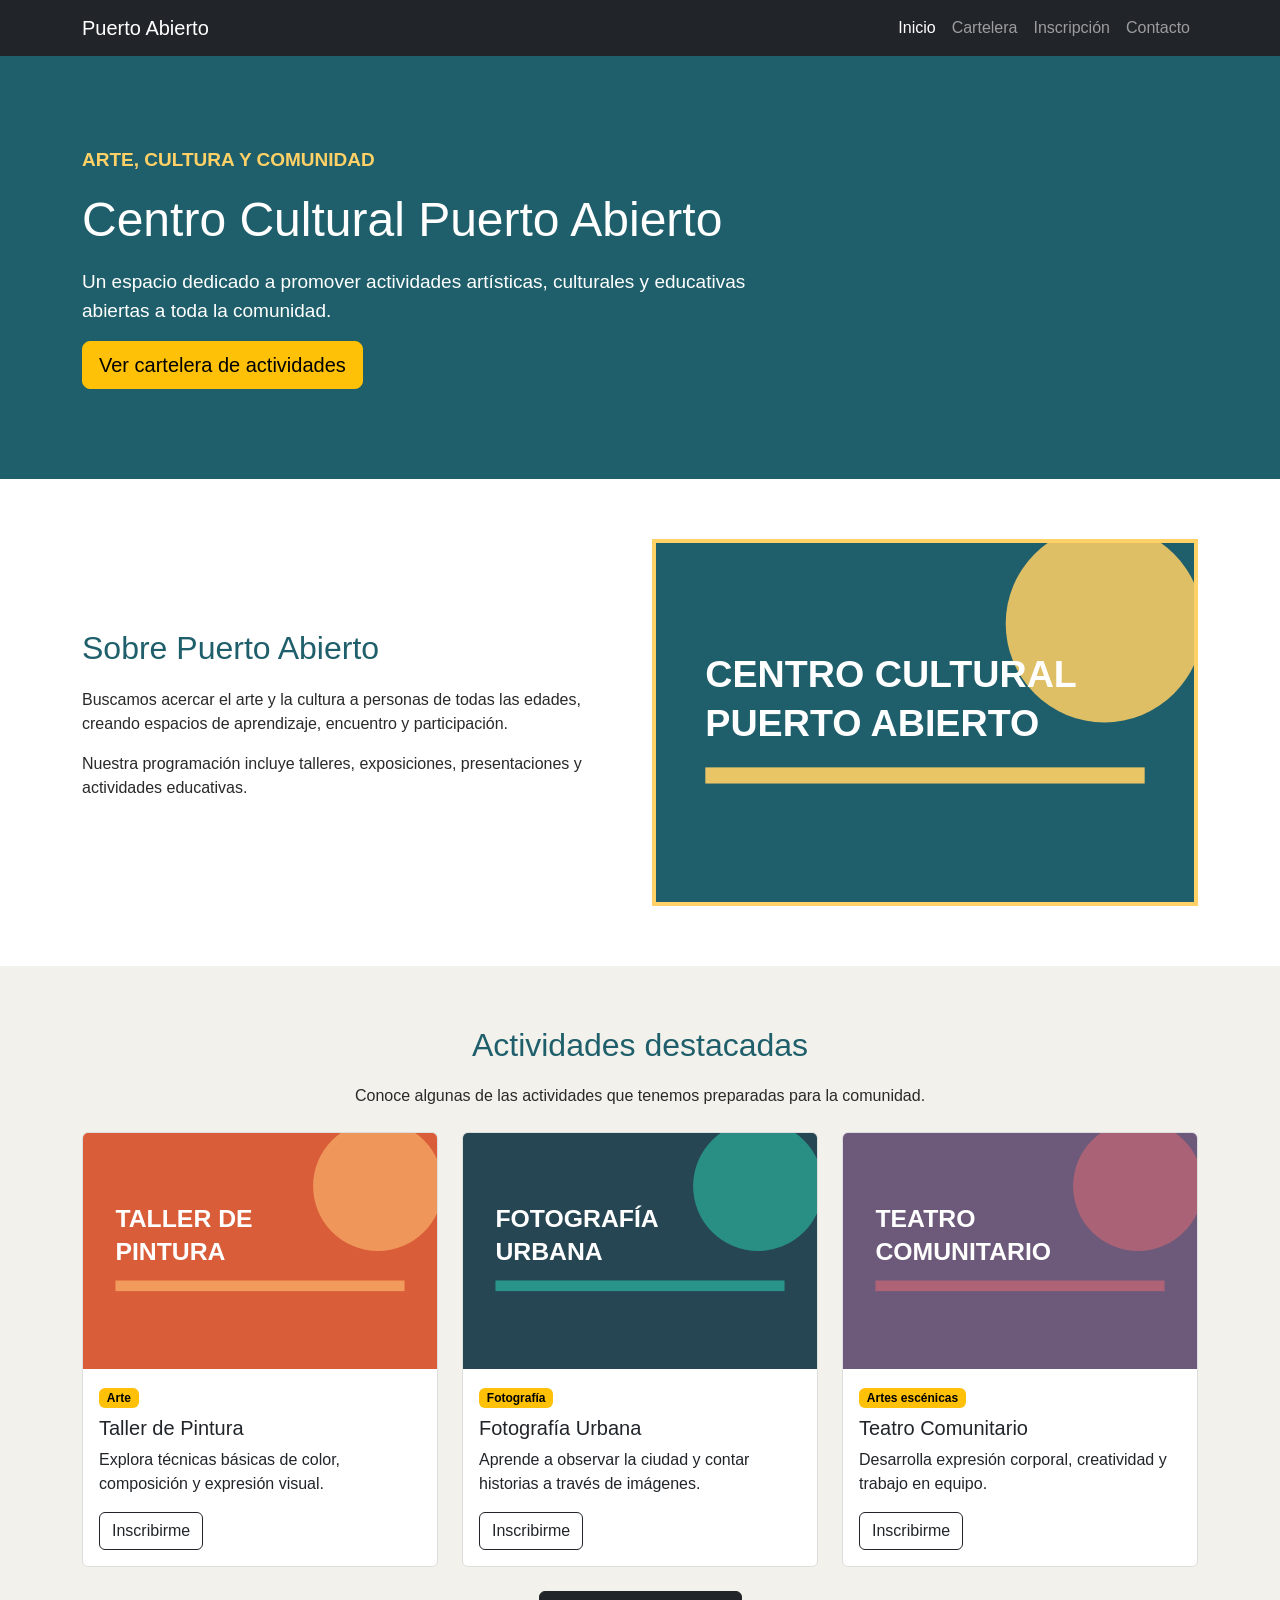
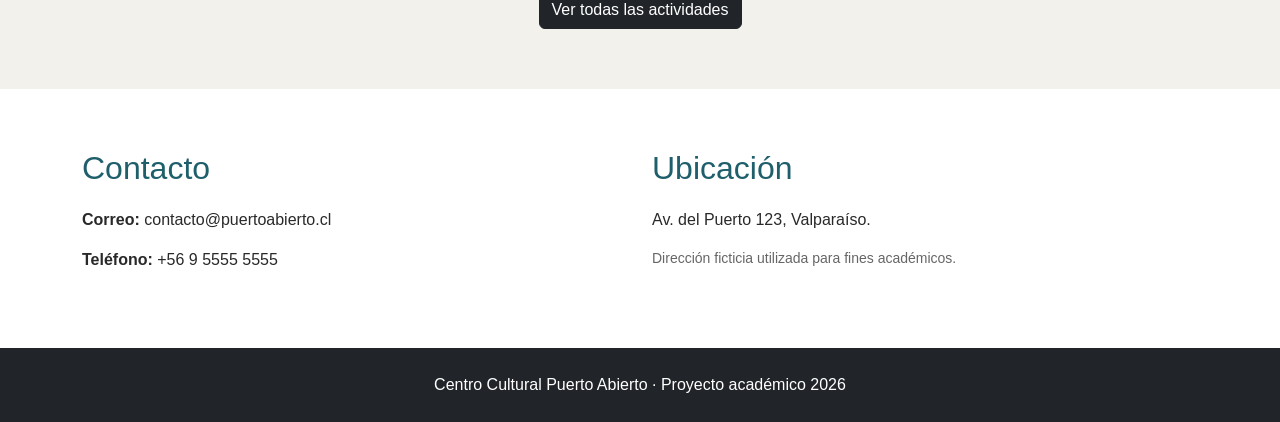
==== index.html @ 6f3282aa "Add files via upload" ====
<!DOCTYPE html>
<html lang="es">
<head>
    <meta charset="UTF-8">
    <meta name="viewport" content="width=device-width, initial-scale=1.0">
    <title>Centro Cultural Puerto Abierto</title>

    <!-- Framework CSS: Bootstrap -->
    <link href="https://cdn.jsdelivr.net/npm/bootstrap@5.3.3/dist/css/bootstrap.min.css" rel="stylesheet">

    <!-- Hoja de estilos propia -->
    <link rel="stylesheet" href="css/estilos.css">
</head>

<body>
    <header>
        <nav class="navbar navbar-expand-lg navbar-dark bg-dark">
            <div class="container">
                <a class="navbar-brand" href="index.html">Puerto Abierto</a>

                <button class="navbar-toggler" type="button"
                        data-bs-toggle="collapse"
                        data-bs-target="#menuPrincipal"
                        aria-controls="menuPrincipal"
                        aria-expanded="false"
                        aria-label="Mostrar u ocultar menú">
                    <span class="navbar-toggler-icon"></span>
                </button>

                <div class="collapse navbar-collapse" id="menuPrincipal">
                    <ul class="navbar-nav ms-auto">
                        <li class="nav-item">
                            <a class="nav-link active" aria-current="page" href="index.html">Inicio</a>
                        </li>
                        <li class="nav-item">
                            <a class="nav-link" href="cartelera.html">Cartelera</a>
                        </li>
                        <li class="nav-item">
                            <a class="nav-link" href="inscripcion.html">Inscripción</a>
                        </li>
                        <li class="nav-item">
                            <a class="nav-link" href="#contacto">Contacto</a>
                        </li>
                    </ul>
                </div>
            </div>
        </nav>
    </header>

    <main>
        <!-- Sección de bienvenida visualmente destacada -->
        <section class="hero">
            <div class="container">
                <div class="row align-items-center">
                    <div class="col-12 col-lg-8">
                        <p class="texto-destacado">Arte, cultura y comunidad</p>
                        <h1>Centro Cultural Puerto Abierto</h1>
                        <p>
                            Un espacio dedicado a promover actividades artísticas,
                            culturales y educativas abiertas a toda la comunidad.
                        </p>
                        <a class="btn btn-warning btn-lg" href="cartelera.html">
                            Ver cartelera de actividades
                        </a>
                    </div>
                </div>
            </div>
        </section>

        <!-- Información general -->
        <section class="seccion">
            <div class="container">
                <div class="row align-items-center g-4">
                    <div class="col-12 col-md-6">
                        <h2 class="titulo-seccion">Sobre Puerto Abierto</h2>
                        <p>
                            Buscamos acercar el arte y la cultura a personas de todas las edades,
                            creando espacios de aprendizaje, encuentro y participación.
                        </p>
                        <p>
                            Nuestra programación incluye talleres, exposiciones,
                            presentaciones y actividades educativas.
                        </p>
                    </div>

                    <div class="col-12 col-md-6">
                        <img src="img/centro-cultural.svg"
                             class="img-fluid imagen-redondeada"
                             alt="Ilustración del Centro Cultural Puerto Abierto">
                    </div>
                </div>
            </div>
        </section>

        <!-- Actividades destacadas -->
        <section class="seccion fondo-claro">
            <div class="container">
                <h2 class="titulo-seccion text-center">Actividades destacadas</h2>
                <p class="text-center mb-4">
                    Conoce algunas de las actividades que tenemos preparadas para la comunidad.
                </p>

                <div class="row g-4">
                    <article class="col-12 col-md-6 col-lg-4">
                        <div class="card h-100 card-actividad">
                            <img src="img/pintura.svg" class="card-img-top"
                                 alt="Ilustración de un taller de pintura">
                            <div class="card-body">
                                <span class="badge text-bg-warning mb-2">Arte</span>
                                <h3 class="h5 card-title">Taller de Pintura</h3>
                                <p class="card-text">Explora técnicas básicas de color, composición y expresión visual.</p>
                                <a href="inscripcion.html" class="btn btn-outline-dark">Inscribirme</a>
                            </div>
                        </div>
                    </article>

                    <article class="col-12 col-md-6 col-lg-4">
                        <div class="card h-100 card-actividad">
                            <img src="img/fotografia.svg" class="card-img-top"
                                 alt="Ilustración de un taller de fotografía">
                            <div class="card-body">
                                <span class="badge text-bg-warning mb-2">Fotografía</span>
                                <h3 class="h5 card-title">Fotografía Urbana</h3>
                                <p class="card-text">Aprende a observar la ciudad y contar historias a través de imágenes.</p>
                                <a href="inscripcion.html" class="btn btn-outline-dark">Inscribirme</a>
                            </div>
                        </div>
                    </article>

                    <article class="col-12 col-md-6 col-lg-4">
                        <div class="card h-100 card-actividad">
                            <img src="img/teatro.svg" class="card-img-top"
                                 alt="Ilustración de una actividad de teatro">
                            <div class="card-body">
                                <span class="badge text-bg-warning mb-2">Artes escénicas</span>
                                <h3 class="h5 card-title">Teatro Comunitario</h3>
                                <p class="card-text">Desarrolla expresión corporal, creatividad y trabajo en equipo.</p>
                                <a href="inscripcion.html" class="btn btn-outline-dark">Inscribirme</a>
                            </div>
                        </div>
                    </article>
                </div>

                <div class="text-center mt-4">
                    <a class="btn btn-dark" href="cartelera.html">Ver todas las actividades</a>
                </div>
            </div>
        </section>

        <!-- Contacto / ubicación -->
        <section class="seccion" id="contacto">
            <div class="container">
                <div class="row g-4">
                    <div class="col-12 col-md-6">
                        <h2 class="titulo-seccion">Contacto</h2>
                        <p><strong>Correo:</strong> contacto@puertoabierto.cl</p>
                        <p><strong>Teléfono:</strong> +56 9 5555 5555</p>
                    </div>

                    <div class="col-12 col-md-6">
                        <h2 class="titulo-seccion">Ubicación</h2>
                        <p>Av. del Puerto 123, Valparaíso.</p>
                        <p class="texto-secundario">Dirección ficticia utilizada para fines académicos.</p>
                    </div>
                </div>
            </div>
        </section>
    </main>

    <footer class="pie-pagina">
        <div class="container text-center">
            <p class="mb-0">Centro Cultural Puerto Abierto · Proyecto académico 2026</p>
        </div>
    </footer>

    <!-- JavaScript de Bootstrap: permite que funcione el menú colapsable -->
    <script src="https://cdn.jsdelivr.net/npm/bootstrap@5.3.3/dist/js/bootstrap.bundle.min.js"></script>
</body>
</html>
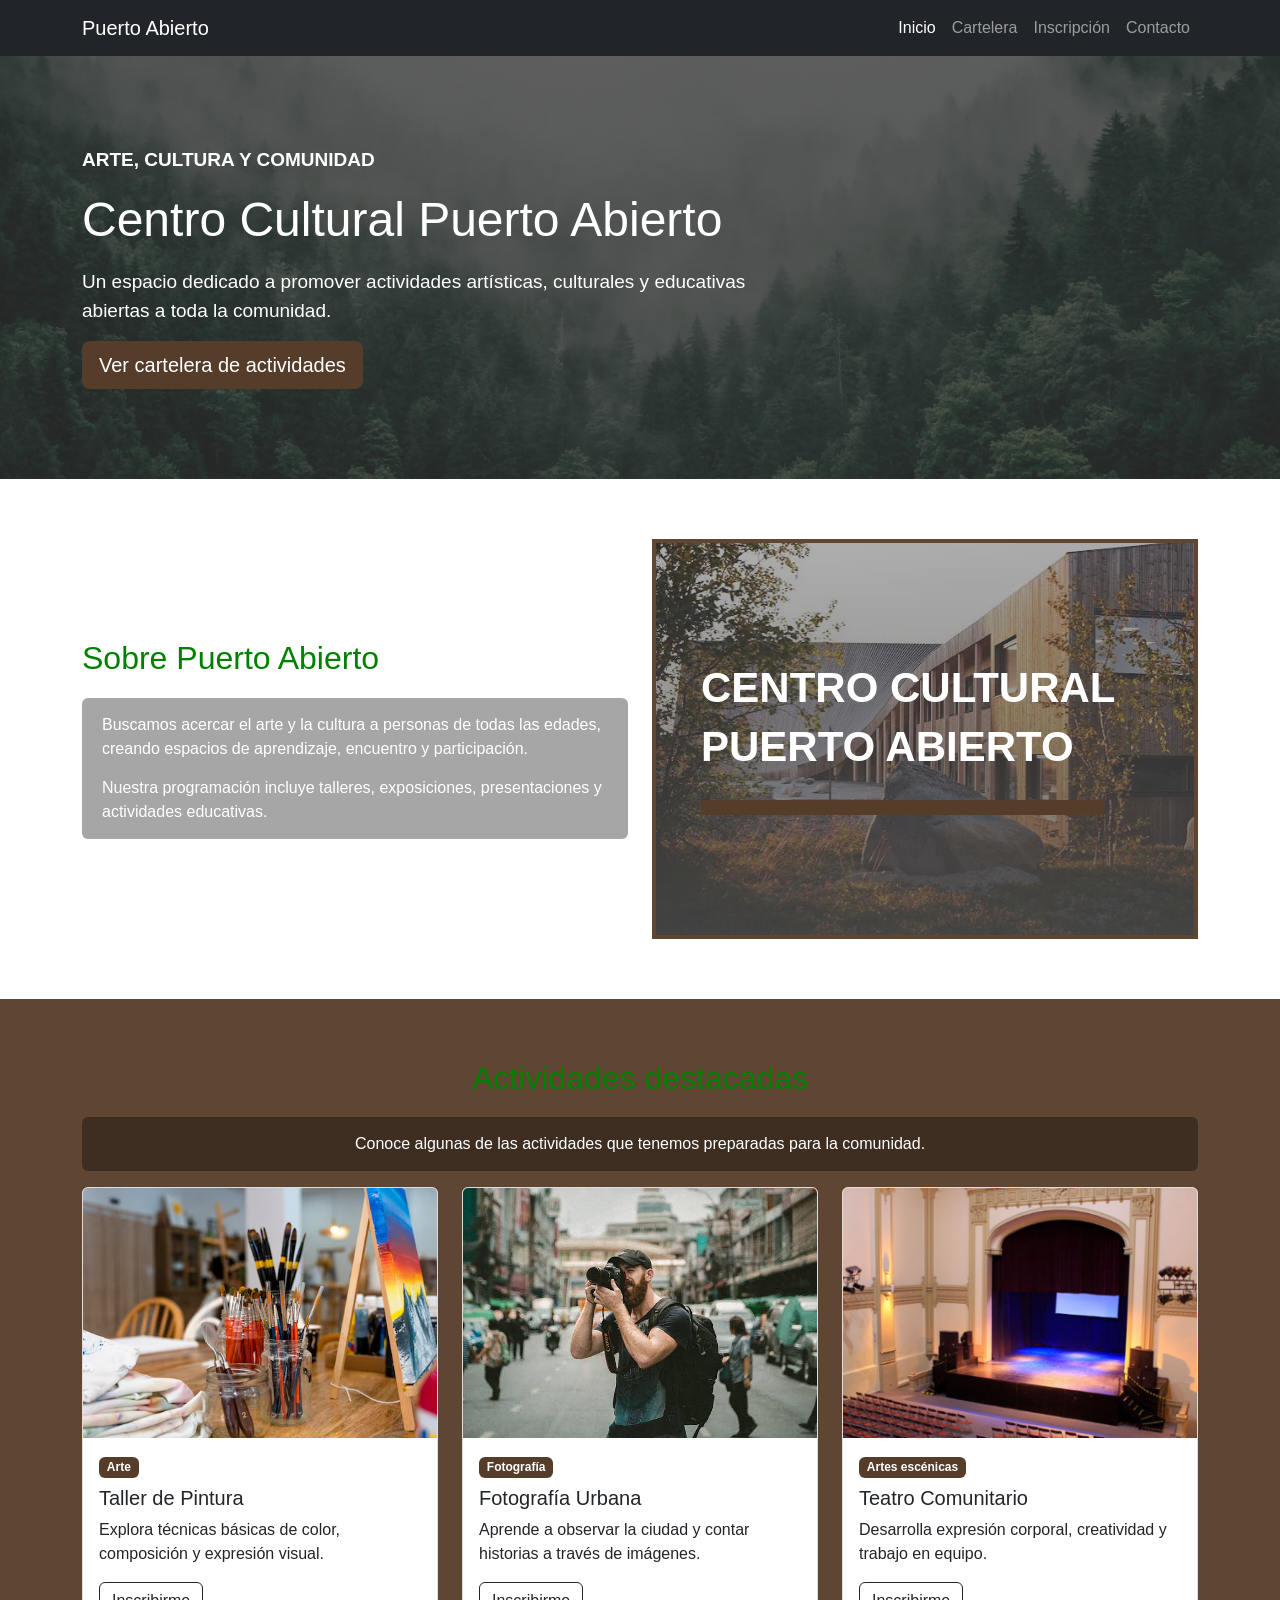
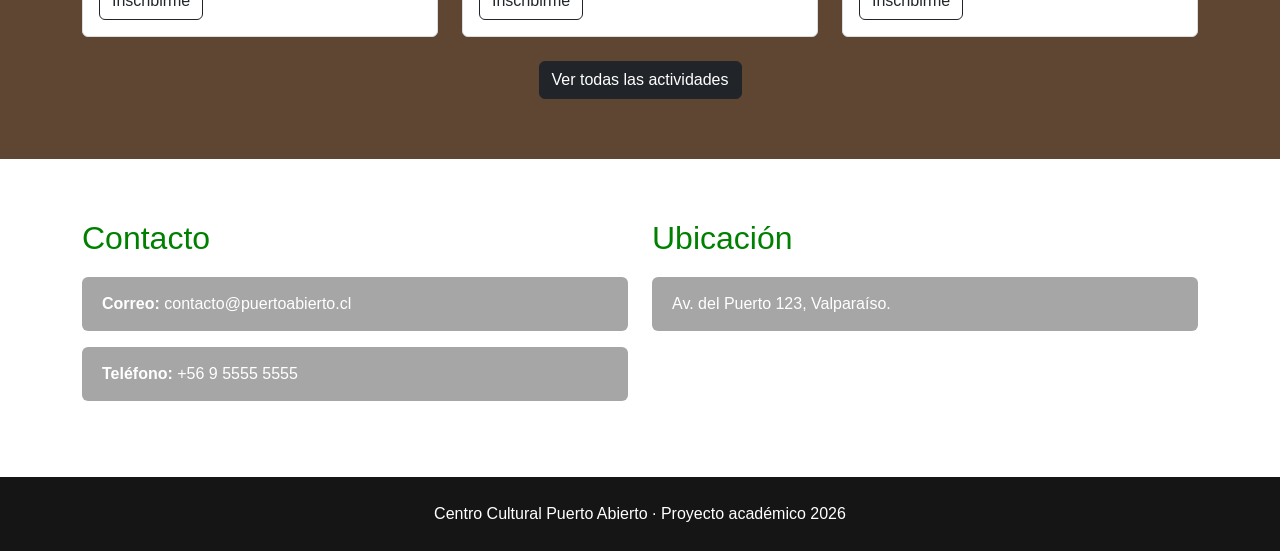
==== commit bd9ef157: "Add files via upload" ====
--- a/index.html
+++ b/index.html
@@ -59,7 +59,7 @@
                             Un espacio dedicado a promover actividades artísticas,
                             culturales y educativas abiertas a toda la comunidad.
                         </p>
-                        <a class="btn btn-warning btn-lg" href="cartelera.html">
+                        <a class="btn categoria btn-lg" href="cartelera.html">
                             Ver cartelera de actividades
                         </a>
                     </div>
@@ -73,21 +73,26 @@
                 <div class="row align-items-center g-4">
                     <div class="col-12 col-md-6">
                         <h2 class="titulo-seccion">Sobre Puerto Abierto</h2>
-                        <p>
-                            Buscamos acercar el arte y la cultura a personas de todas las edades,
-                            creando espacios de aprendizaje, encuentro y participación.
-                        </p>
-                        <p>
-                            Nuestra programación incluye talleres, exposiciones,
-                            presentaciones y actividades educativas.
-                        </p>
+                        <div class="texto-con-fondo">
+                                <p>
+                                Buscamos acercar el arte y la cultura a personas de todas las edades,
+                                creando espacios de aprendizaje, encuentro y participación.
+                                </p>
+
+                                <p>
+                                Nuestra programación incluye talleres, exposiciones,
+                                presentaciones y actividades educativas.
+                                </p>
+                        </div>
                     </div>
 
                     <div class="col-12 col-md-6">
-                        <img src="img/centro-cultural.svg"
-                             class="img-fluid imagen-redondeada"
-                             alt="Ilustración del Centro Cultural Puerto Abierto">
+                        <div class="imagen-centro">
+                            <h3>CENTRO CULTURAL</h3>
+                            <h3>PUERTO ABIERTO</h3>
+                            <div class="linea-centro"></div>
                     </div>
+</div>
                 </div>
             </div>
         </section>
@@ -96,17 +101,17 @@
         <section class="seccion fondo-claro">
             <div class="container">
                 <h2 class="titulo-seccion text-center">Actividades destacadas</h2>
-                <p class="text-center mb-4">
+                <p class="text-center texto-con-fondo">
                     Conoce algunas de las actividades que tenemos preparadas para la comunidad.
                 </p>
 
                 <div class="row g-4">
                     <article class="col-12 col-md-6 col-lg-4">
                         <div class="card h-100 card-actividad">
-                            <img src="img/pintura.svg" class="card-img-top"
+                            <img src="img/tallerPintura.jpg" class="card-img-top" 
                                  alt="Ilustración de un taller de pintura">
                             <div class="card-body">
-                                <span class="badge text-bg-warning mb-2">Arte</span>
+                                <span class="badge categoria mb-2">Arte</span>
                                 <h3 class="h5 card-title">Taller de Pintura</h3>
                                 <p class="card-text">Explora técnicas básicas de color, composición y expresión visual.</p>
                                 <a href="inscripcion.html" class="btn btn-outline-dark">Inscribirme</a>
@@ -116,10 +121,10 @@
 
                     <article class="col-12 col-md-6 col-lg-4">
                         <div class="card h-100 card-actividad">
-                            <img src="img/fotografia.svg" class="card-img-top"
+                            <img src="img/fotografiaUrbana.jpg" class="card-img-top"
                                  alt="Ilustración de un taller de fotografía">
                             <div class="card-body">
-                                <span class="badge text-bg-warning mb-2">Fotografía</span>
+                                <span class="badge categoria mb-2">Fotografía</span>
                                 <h3 class="h5 card-title">Fotografía Urbana</h3>
                                 <p class="card-text">Aprende a observar la ciudad y contar historias a través de imágenes.</p>
                                 <a href="inscripcion.html" class="btn btn-outline-dark">Inscribirme</a>
@@ -129,10 +134,10 @@
 
                     <article class="col-12 col-md-6 col-lg-4">
                         <div class="card h-100 card-actividad">
-                            <img src="img/teatro.svg" class="card-img-top"
+                            <img src="img/teatroComunitario.jpg" class="card-img-top"
                                  alt="Ilustración de una actividad de teatro">
                             <div class="card-body">
-                                <span class="badge text-bg-warning mb-2">Artes escénicas</span>
+                                <span class="badge categoria mb-2">Artes escénicas</span>
                                 <h3 class="h5 card-title">Teatro Comunitario</h3>
                                 <p class="card-text">Desarrolla expresión corporal, creatividad y trabajo en equipo.</p>
                                 <a href="inscripcion.html" class="btn btn-outline-dark">Inscribirme</a>
@@ -153,14 +158,13 @@
                 <div class="row g-4">
                     <div class="col-12 col-md-6">
                         <h2 class="titulo-seccion">Contacto</h2>
-                        <p><strong>Correo:</strong> contacto@puertoabierto.cl</p>
-                        <p><strong>Teléfono:</strong> +56 9 5555 5555</p>
+                        <p class="texto-con-fondo"><strong>Correo:</strong> contacto@puertoabierto.cl</p>
+                        <p class="texto-con-fondo"><strong>Teléfono:</strong> +56 9 5555 5555</p>
                     </div>
 
                     <div class="col-12 col-md-6">
                         <h2 class="titulo-seccion">Ubicación</h2>
-                        <p>Av. del Puerto 123, Valparaíso.</p>
-                        <p class="texto-secundario">Dirección ficticia utilizada para fines académicos.</p>
+                        <p class="texto-con-fondo"> Av. del Puerto 123, Valparaíso.</p>
                     </div>
                 </div>
             </div>
--- a/css/estilos.css
+++ b/css/estilos.css
@@ -0,0 +1,181 @@
+/* =========================================================
+   ESTILOS PROPIOS - CENTRO CULTURAL PUERTO ABIERTO
+   ========================================================= */
+
+
+/* Estilo general de la página */
+body {
+    font-family: Arial, sans-serif;
+    color: #ffffff;
+    background: #f4f4f6;
+}
+
+/* Sección principal de bienvenida */
+.hero {
+    background-image:         
+    linear-gradient(
+            rgba(50, 50, 50, 0.75),
+            rgba(50, 50, 50, 0.75)
+        ),
+        url("../img/fondoTextura.jpg");
+
+    background-size: cover;
+    background-position: center;
+    color: #ffffff;
+    padding: 90px 0;
+}
+
+.hero h1 {
+    font-size: 48px;
+    margin-bottom: 20px;
+}
+
+.hero p {
+    font-size: 19px;
+    max-width: 720px;
+}
+
+/* Separación general entre secciones */
+.seccion {
+    padding: 60px 0;
+    background: #ffffff;
+}
+
+/* Fondo alternativo */
+.fondo-claro {
+    background: #5f4633;
+}
+
+/* Títulos */
+.titulo-seccion {
+    color: #008000;
+    margin-bottom: 20px;
+}
+
+/* Texto pequeño sobre el título principal */
+.texto-destacado {
+    color: #ffffff;
+    font-weight: bold;
+    text-transform: uppercase;
+}
+
+/* Texto secundario */
+.texto-secundario {
+    color: #666666;
+    font-size: 14px;
+}
+
+/* Imágenes */
+.imagen-redondeada {
+    border: 4px solid #553d2a;
+}
+
+/* Tarjetas */
+.card-actividad {
+    border: 1px solid #dddddd;
+}
+
+/* Fecha de las actividades */
+.fecha-actividad {
+    color: #666666;
+    font-size: 14px;
+    font-weight: bold;
+}
+
+/* Encabezado de cartelera e inscripción */
+.encabezado-pagina {
+    background-image: url("../img/fondoTextura.jpg");
+    background-size: cover;
+    background-position: center;
+    color: #ffffff;
+    padding: 50px 0;
+}
+
+/* Formulario */
+.formulario-inscripcion {
+    background: #f5f2f8;
+    border: 1px solid #dddddd;
+    padding: 30px;
+}
+
+/* Pie de página */
+.pie-pagina {
+    background: #151515;
+    color: #ffffff;
+    padding: 25px 0;
+}
+
+/* CATEGORIA MORADO PARA BOTON */ 
+
+.categoria {
+    background-color: #553d2a !important;
+    color: #ffffff !important;
+}
+
+/* tamaño fotos  */
+.card-img-top {
+    height: 250px;
+    object-fit: cover;
+}
+
+.imagen-centro {
+    background-image: 
+        linear-gradient(rgba(80, 80, 80, 0.45), rgba(80, 80, 80, 0.80)),
+        url("../img/fondoCentro.jpg");
+    background-size: cover;
+    background-position: center;
+
+    height: 400px;
+
+    border: 4px solid #5f4633;
+
+    display: flex;
+    flex-direction: column;
+    justify-content: center;
+
+    padding: 45px;
+
+    color: #ffffff;
+}
+
+.imagen-centro h3 {
+    font-size: 42px;
+    font-weight: bold;
+}
+
+.linea-centro {
+    width: 90%;
+    height: 15px;
+    background: #553d2a;
+    margin-top: 20px;
+}
+
+.texto-con-fondo{
+    background-color: rgba(0, 0, 0, 0.35);
+    color: #ffffff;
+    padding: 15px 20px;
+    border-radius: 6px;
+}
+
+.texto-con-fondo p {
+    margin-bottom: 15px;
+}
+
+.texto-con-fondo p:last-child {
+    margin-bottom: 0;
+}
+
+/* Adaptación para celulares */
+@media (max-width: 575px) {
+    .hero {
+        padding: 60px 0;
+    }
+
+    .hero h1 {
+        font-size: 36px;
+    }
+
+    .formulario-inscripcion {
+        padding: 20px;
+    }
+}
